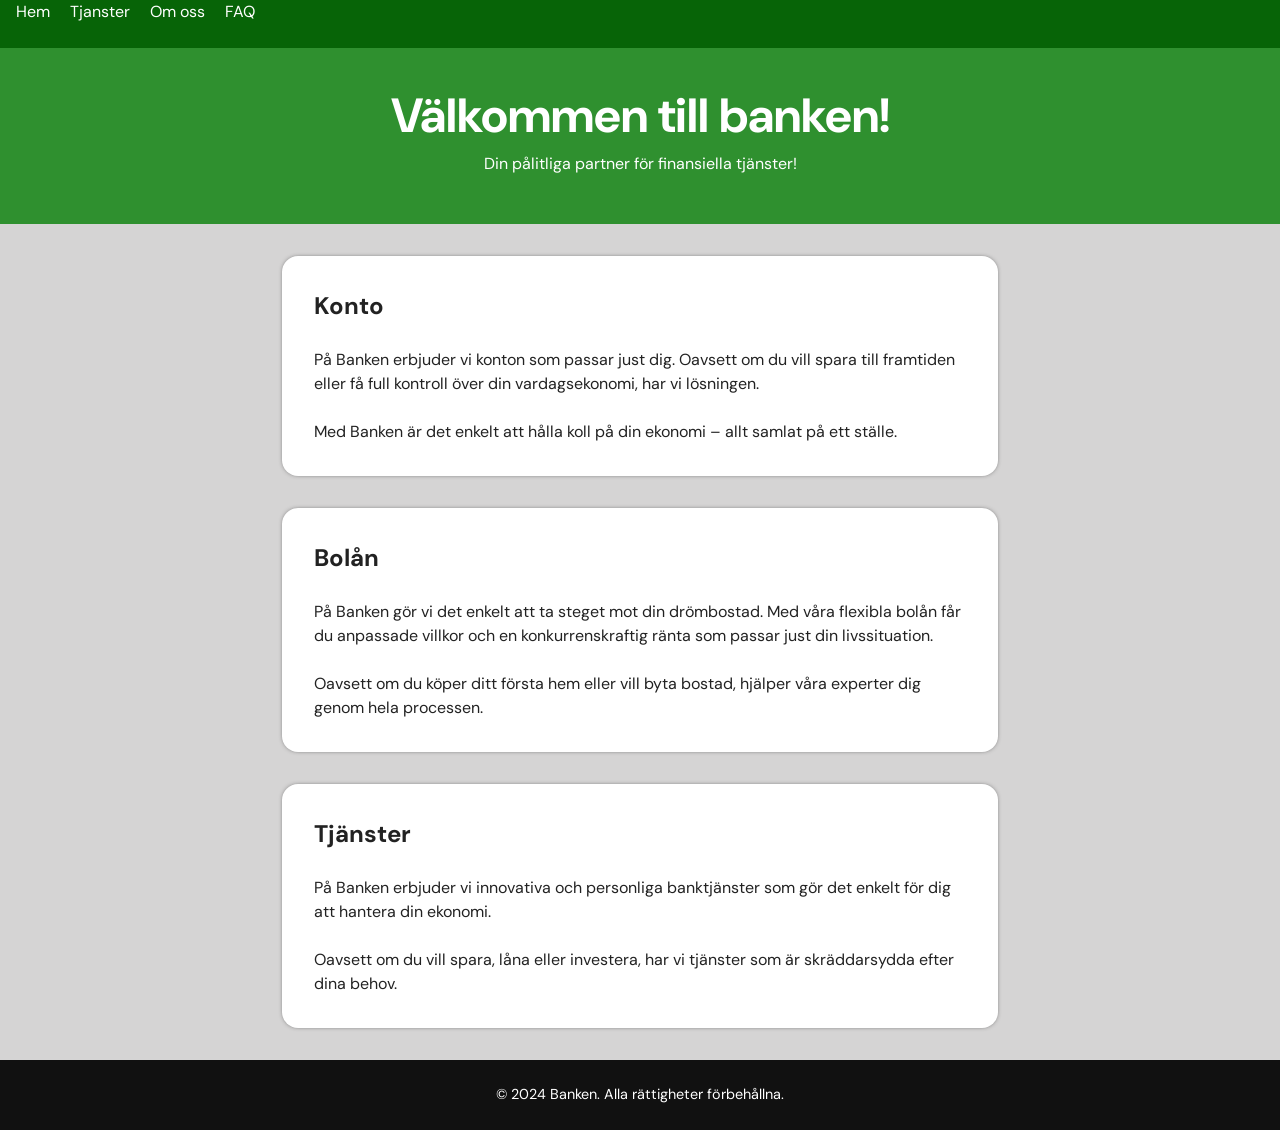
==== Index.html @ 31295f7f "fungerande hamburgare" ====
<!DOCTYPE html>
<html lang="en">
<head>
    <meta charset="UTF-8">
    <meta name="viewport" content="width=device-width, initial-scale=1.0">
    <link href="https://fonts.googleapis.com/css2?family=DM+Sans:ital,opsz,wght@0,9..40,100..1000;1,9..40,100..1000&display=swap" rel="stylesheet">
    <link rel="stylesheet" type="text/css" href="css/reset.css" />
    <link rel="stylesheet" type="text/css" href="css/styles.css" />
    <link rel="stylesheet" href="https://cdnjs.cloudflare.com/ajax/libs/font-awesome/4.7.0/css/font-awesome.min.css">
    <title>Banken</title>
</head>
<body>

    <header> 
        <nav>
            <ul>
                <li class="navlink"><a href="index.html">Hem</a></li>
                <li class="navlink"><a href="tjanster.html">Tjanster</a></li>
                <li class="navlink"><a href="om-oss.html">Om oss</a></li>
                <li class="navlink"><a href="faq.html">FAQ</a></li>
            
                <div class="topnav">
                
                <div id="myLinks">
                    <a href="index.html">Hem</a>
                    <a href="tjanster.html">Tjänster</a>
                    <a href="om-oss.html">Om oss</a>
                    <a href="faq.html">FAQ</a>
                </div>
        
                <a href="javascript:void(0);" class="icon" onclick="myFunction()">
                    <i class="fa fa-bars"></i>
                </a>
            </div>
        
        </nav>
     <!-- <nav>
        <ul class="navigation">
           <li class="navlink"><a href="index.html">Hem</a></li>
           <li class="navlink"><a href="om-oss.html">Om oss</a></li>
           <li class="navlink"><a href="tjanster.html">Tjänster</a></li>
           <li class="navlink"><a href="kontakt.html">Kontakt</a></li>
           <li class="navlink"><a href="faq.html">FAQ</a></li>
        <div class="hamburgare"> 
            <img
                src="hamburgarmeny.png"
                alt="Hamburgermeny"
                aria-label="Öppna menyn">
            </div>
        </ul>

    </nav> -->



    <script>
        function myFunction() {
      var x = document.getElementById("myLinks");
      if (x.style.display === "block") {
        x.style.display = "none";
      } else {
        x.style.display = "block";
      }
    } 
    </script>

     <div class="title-wrapper">
        <h1>Välkommen till banken!</h1>
        <p>Din pålitliga partner för finansiella tjänster!</p>
     </div>

    </header>
    

    <main class="inner-wrapper">

        <section class="section">

            <div class="box-container">
                
                <div class="box">
                    <h2>Konto</h2>
                    <p>På Banken erbjuder vi konton som passar just dig. 
                        Oavsett om du vill spara till framtiden eller få full kontroll över din vardagsekonomi, har vi lösningen.
                    <p> Med Banken är det enkelt att hålla koll på din ekonomi – allt samlat på ett ställe.</p>
                </div>

                <div class="box">
                    <h2>Bolån</h2>
                    <p>På Banken gör vi det enkelt att ta steget mot din drömbostad. 
                        Med våra flexibla bolån får du anpassade villkor och en konkurrenskraftig ränta som passar just din livssituation. </p>
                    <p>
                        Oavsett om du köper ditt första hem eller vill byta bostad, hjälper våra experter dig genom hela processen.
                    </p>
                </div>

                <div class="box">
                    <h2>Tjänster</h2>
                    <p>På Banken erbjuder vi innovativa och personliga banktjänster som gör det enkelt för dig att hantera din ekonomi. 
                    <p> Oavsett om du vill spara, låna eller investera, har vi tjänster som är skräddarsydda efter dina behov.</p>
                </div>
            
            </div>

        </section>

    </main>

    <footer>
        <p>© 2024 Banken. Alla rättigheter förbehållna.</p>
    </footer>
    
</body>
</html>
---- css/styles.css ----
body {
    background: #d5d4d4;
    color: #222;
    font-family: "DM Sans", sans-serif;
    font-weight: 400;
    font-size: clamp(1rem, 1.25vw, 1.25rem);
    font-style: normal;
}

h1, h2, h3, h4, h5, h6 {
	margin: 0;
	padding: 0;
}

h1 {
	font-size: 3rem;
	text-align: center;
}

header {
    background: rgb(7, 100, 7);
    color: #fff;
}

.title-wrapper {
	background: rgb(47, 144, 47);
	color: #fff;
	display: flex;
	flex-direction: column;
	justify-content: center;
	align-items: center;
	padding: 2rem 2rem 3rem;
	max-width: 100%;
}

/* nav {
	padding-bottom: 1.5rem;
	padding-top: 1.5rem;
} */

/* .hamburgare {   
    width: 25px;
    height: 25px;
    position: absolute;
    right: 1rem;
} */


.navlink {
    display: flex;
    flex-direction: row;
    gap: 2rem;
    justify-content: center;
    list-style-type: none; 
    position: relative;
    margin-left: 1rem;
}

.navlink a {
    color: #fff;
    text-decoration: none;
}

.navigation a:hover {
    text-decoration: underline;
}

a {
	color: black;
}

a:hover {
	text-decoration: underline;
}

main p {
	margin-top: 1.5rem;
}

/* 
.inner-wrapper {
	padding-left: 4%;
	padding-right: 4%;
	margin: 0 auto;
}

@media (min-width: 768px) {

	.inner-wrapper {
		max-width: 70%;
		padding-left: 0;
		padding-right: 0;
	}
}

@media (min-width: 1200px) {

	.inner-wrapper {
		max-width: 45%;
		padding-left: 0;
		padding-right: 0;
	}
} */

.section {
	/* padding-top: 3rem; */
}

/* 
.box-container {
	display: flex;
	flex-direction: column;
	gap: 2rem;
}

.box {
	background: #fff;
	border-radius: 1rem;
	box-shadow: 0 0 5px -2px #222;
	padding: 2rem;
	flex-grow: 1;
	flex-shrink: 1;
	flex-basis: 100%;
} */

.box-container {
	display: grid;
	grid-template-columns: 1fr;
	gap: 2rem;
	margin: 2rem;
}

.box-container-tjanster {
	display: grid;
	grid-template-columns: 1fr;
	gap: 2rem;
	margin: 2rem;
}

.box {
	display: grid;
	grid-template-columns: 1fr;
	background: #fff;
	border-radius: 1rem;
	box-shadow: 0 0 5px -2px #222;
	padding: 2rem;
}

@media (max-width: 700px) {
	.navigation, .navlink {
		visibility: hidden;
	}

}


@media (min-width: 700px) {
	.box-container {
		grid-template-columns: 1fr 1fr;
	}
	.navlink {
		display: inline-block;
	}
	.topnav {
		visibility: hidden;
	}
}

@media (min-width: 1200px) {
	.box-container {
		grid-template-columns: 1fr 1fr 1fr 1fr 1fr;
	}
	.box { 
		grid-column: 2 / 5;
	}
}

input[type=text], select, textarea {
	width: 100%;
	padding: 12px;
	border: 1px solid #ccc;
	border-radius: 4px;
	box-sizing: border-box;
	margin-top: 6px;
	margin-bottom: 16px;
	resize: vertical;
}

input[type=submit] {
	background-color: #04AA6D;
	color: white;
	padding: 12px 20px;
	border: none;
	border-radius: 4px;
	cursor: pointer;
}

input[type=submit]:hover {
	background-color: #45a049;
}
  
.contact-container {
	border-radius: 5px;
	background-color: #f2f2f2;
	padding: 20px;
}

.button { 
	padding: 0.5rem;
	background-color: rgb(0, 134, 0);
	color: white;
	border-radius: 1rem;
	border: 0px;
	margin-left: 0;
	margin-top: 1rem;
	margin-bottom: 2rem;
	min-width: 10rem;
	cursor: pointer;
}

.button:hover {
  background-color: darkgreen;
}

footer {
	background: #111;
	color: #fff;
	font-size: 0.9rem;
	padding: 1.5rem;
	text-align: center;
}

nav {
	max-height: 3rem;
	min-height: 3rem;
}

/* DROPDOWN MENU */

.topnav {

    display: block;
    overflow: hidden;
    background-color: rgb(7, 100, 7);
    position: absolute;
	top: 0;
    min-height: 3rem;
    min-width: 10rem;
    right: 0;
  }

  
  
  /* Hide the links inside the navigation menu (except for logo/home) */
  .topnav #myLinks {
    display: none;
    border: 1px solid rgb(0, 0, 0);

  }
  
  /* Style navigation menu links */
  .topnav a {
    
    color: rgb(230, 255, 237);
    padding: 14px 16px;
    text-decoration: none;
    font-size: 17px;
    display: block;
  }
  
  /* Style the hamburger menu */
  .topnav a.icon {
    background: rgb(39, 174, 53);
    display: block;
    position: absolute;
    right: 0;
    top: 0;
	height: 3rem;
  }
  
  /* Add a grey background color on mouse-over */
  .topnav a:hover {
    background-color: rgba(188, 255, 184, 0.826);
    color: black;

    transition: 0.3s;
  }
  
  /* Style the active link (or home/logo) */
  .active {
    background-color: rgb(0, 255, 38);
    color: white;
  }
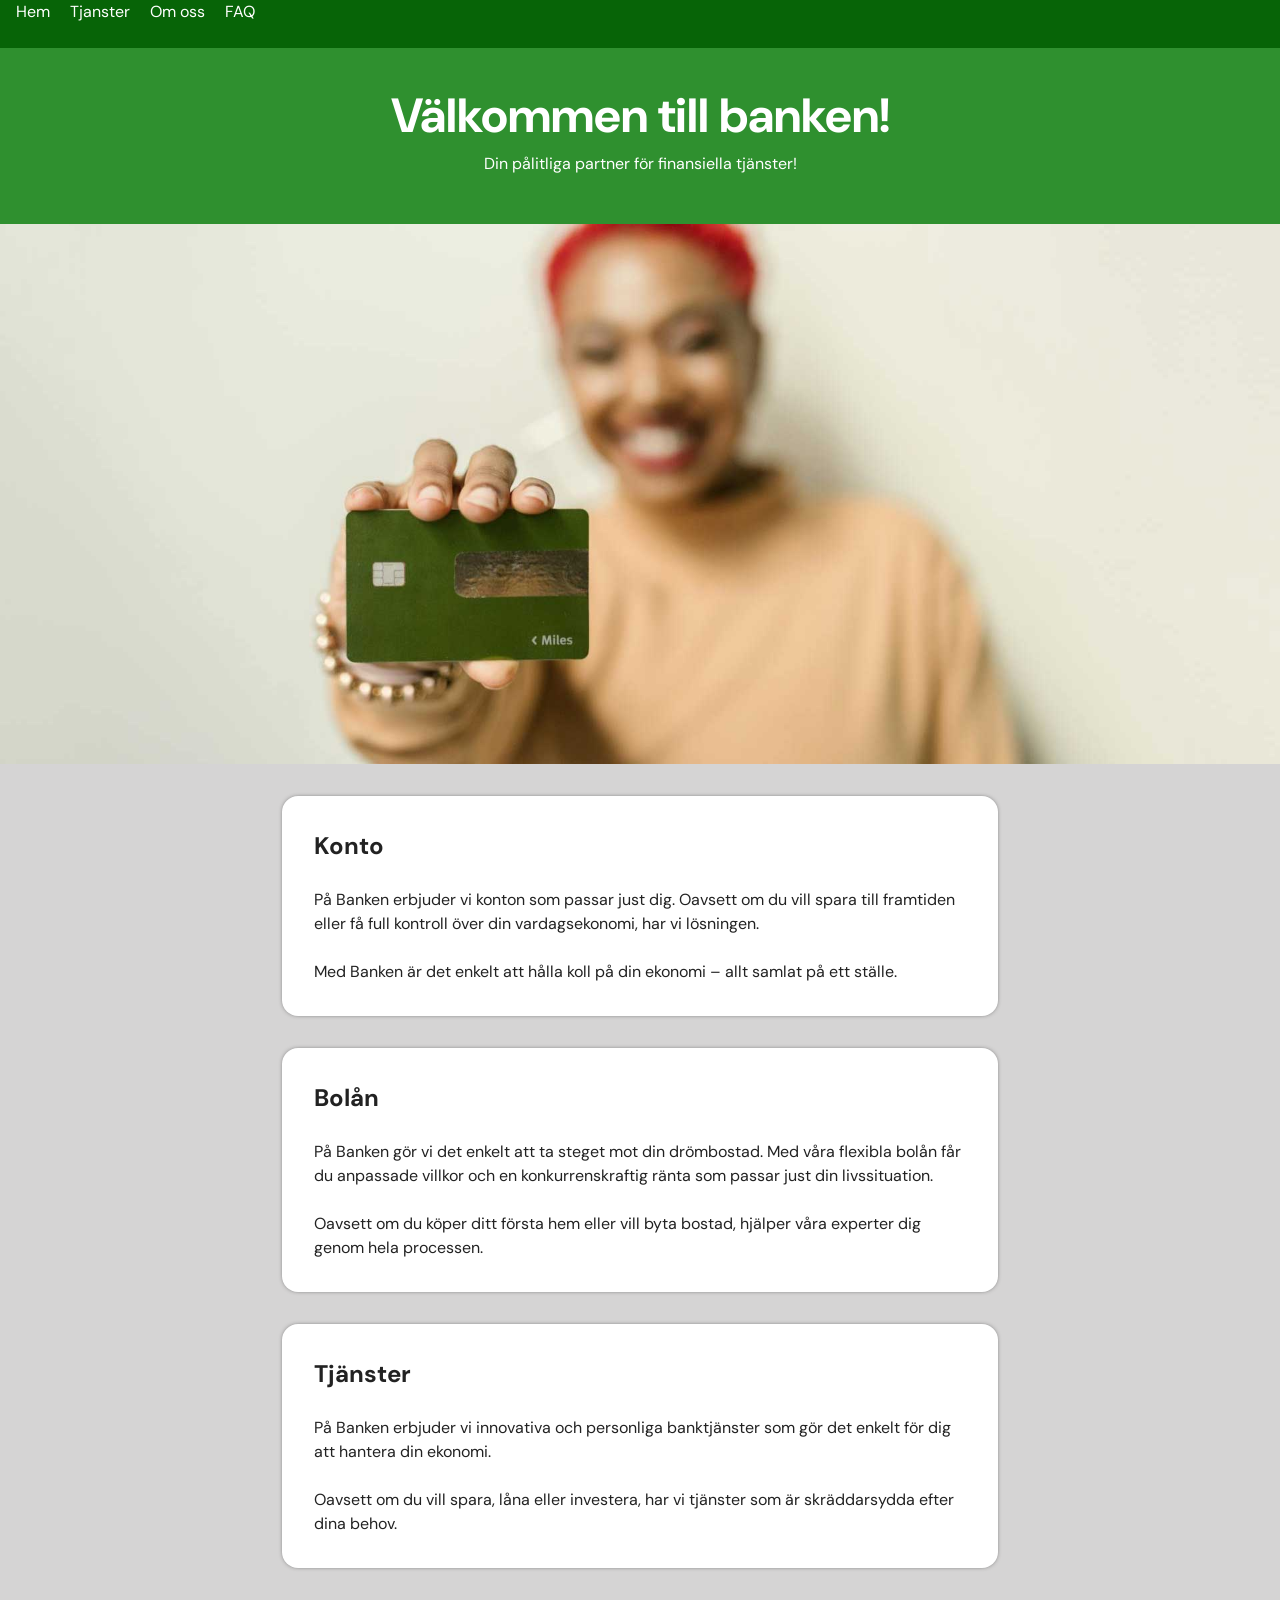
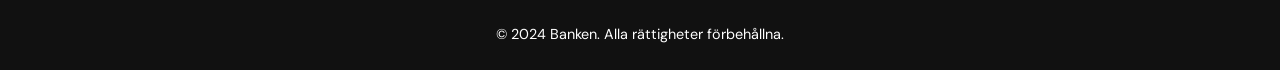
==== commit a92cac4c: "Merge branch 'hamburgare'" ====
--- a/Index.html
+++ b/Index.html
@@ -69,8 +69,10 @@
         <p>Din pålitliga partner för finansiella tjänster!</p>
      </div>
 
+    <div class="top-image top-image-home">
+    </div>
+
     </header>
-    
 
     <main class="inner-wrapper">
 
--- a/css/styles.css
+++ b/css/styles.css
@@ -77,6 +77,46 @@
 	margin-top: 1.5rem;
 }
 
+/* Hero image */
+.top-image {
+	align-items: center;
+	background-position: center; /* Position and center the image to scale nicely on all screens */
+	background-repeat: no-repeat;
+	background-size: cover;
+	min-height: 40vh;
+}
+
+@media (min-width: 1200px) {
+	.top-image {
+		min-height: 60vh;
+	}
+}
+
+/* Hero image for home page */
+.top-image-home {
+	background-image: url("/images/bankcard.jpg");
+}
+
+/* Hero image for service page */
+.top-image-services {
+	background-image: url("/images/pexels-tima-miroshnichenko.jpg");
+}
+
+/* Hero image for service page */
+.top-image-about {
+	background-image: url("/images/meeting.jpg");
+}
+
+/* Hero image for service page */
+.top-image-faq {
+	background-image: url("/images/helpkund\ \(1\).jpg");
+}
+
+/* Hero image for contact page */
+.top-image-contact {
+	background-image: url("/images/pexels-olly-3779670.jpg");
+}
+
 /* 
 .inner-wrapper {
 	padding-left: 4%;
@@ -102,7 +142,9 @@
 	}
 } */
 
-.section {
+.kontakt-section {
+	width: 50%;
+	margin: auto;
 	/* padding-top: 3rem; */
 }
 
@@ -150,7 +192,6 @@
 	.navigation, .navlink {
 		visibility: hidden;
 	}
-
 }
 
 
@@ -173,6 +214,11 @@
 	.box { 
 		grid-column: 2 / 5;
 	}
+}
+
+label{
+	font-size: 1.3rem;
+	font-weight: bold;
 }
 
 input[type=text], select, textarea {
@@ -188,6 +234,7 @@
 
 input[type=submit] {
 	background-color: #04AA6D;
+	font-size: 1.1rem;
 	color: white;
 	padding: 12px 20px;
 	border: none;
@@ -197,6 +244,10 @@
 
 input[type=submit]:hover {
 	background-color: #45a049;
+}
+
+#subject{
+	height: 200px;
 }
   
 .contact-container {
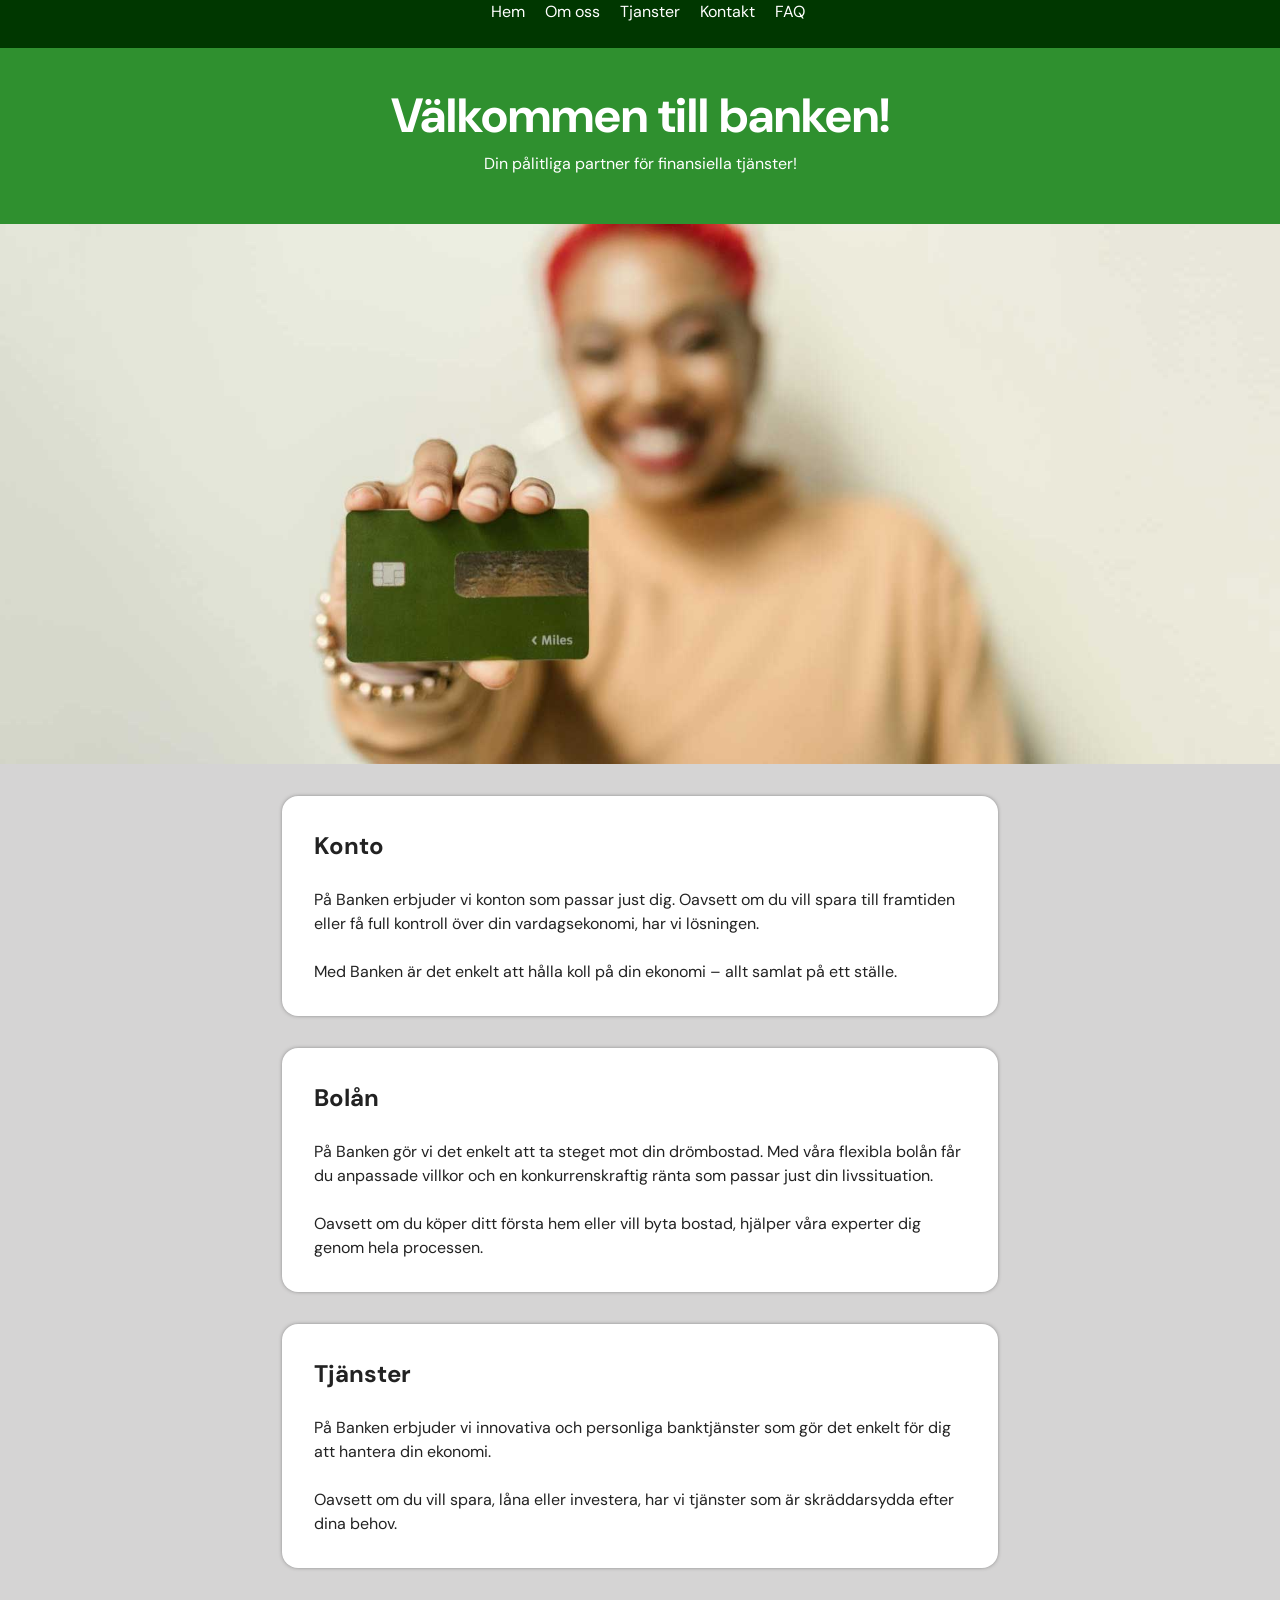
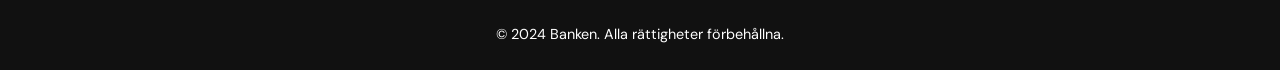
==== commit 0cb2e55b: "små ändringar på meny" ====
--- a/Index.html
+++ b/Index.html
@@ -15,8 +15,9 @@
         <nav>
             <ul>
                 <li class="navlink"><a href="index.html">Hem</a></li>
+                <li class="navlink"><a href="om-oss.html">Om oss</a></li>
                 <li class="navlink"><a href="tjanster.html">Tjanster</a></li>
-                <li class="navlink"><a href="om-oss.html">Om oss</a></li>
+                <li class="navlink"><a href="kontakt.html">Kontakt</a></li>
                 <li class="navlink"><a href="faq.html">FAQ</a></li>
             
                 <div class="topnav">
@@ -25,6 +26,7 @@
                     <a href="index.html">Hem</a>
                     <a href="tjanster.html">Tjänster</a>
                     <a href="om-oss.html">Om oss</a>
+                    <a href="kontakt.html">Kontakt</a>
                     <a href="faq.html">FAQ</a>
                 </div>
         
@@ -34,24 +36,6 @@
             </div>
         
         </nav>
-     <!-- <nav>
-        <ul class="navigation">
-           <li class="navlink"><a href="index.html">Hem</a></li>
-           <li class="navlink"><a href="om-oss.html">Om oss</a></li>
-           <li class="navlink"><a href="tjanster.html">Tjänster</a></li>
-           <li class="navlink"><a href="kontakt.html">Kontakt</a></li>
-           <li class="navlink"><a href="faq.html">FAQ</a></li>
-        <div class="hamburgare"> 
-            <img
-                src="hamburgarmeny.png"
-                alt="Hamburgermeny"
-                aria-label="Öppna menyn">
-            </div>
-        </ul>
-
-    </nav> -->
-
-
 
     <script>
         function myFunction() {
--- a/css/styles.css
+++ b/css/styles.css
@@ -284,6 +284,8 @@
 nav {
 	max-height: 3rem;
 	min-height: 3rem;
+	background-color: rgb(0, 55, 0);
+	text-align: center;
 }
 
 /* DROPDOWN MENU */
@@ -304,7 +306,7 @@
   
   /* Hide the links inside the navigation menu (except for logo/home) */
   .topnav #myLinks {
-    display: none;
+    display: flex;
     border: 1px solid rgb(0, 0, 0);
 
   }
@@ -317,6 +319,7 @@
     text-decoration: none;
     font-size: 17px;
     display: block;
+
   }
   
   /* Style the hamburger menu */
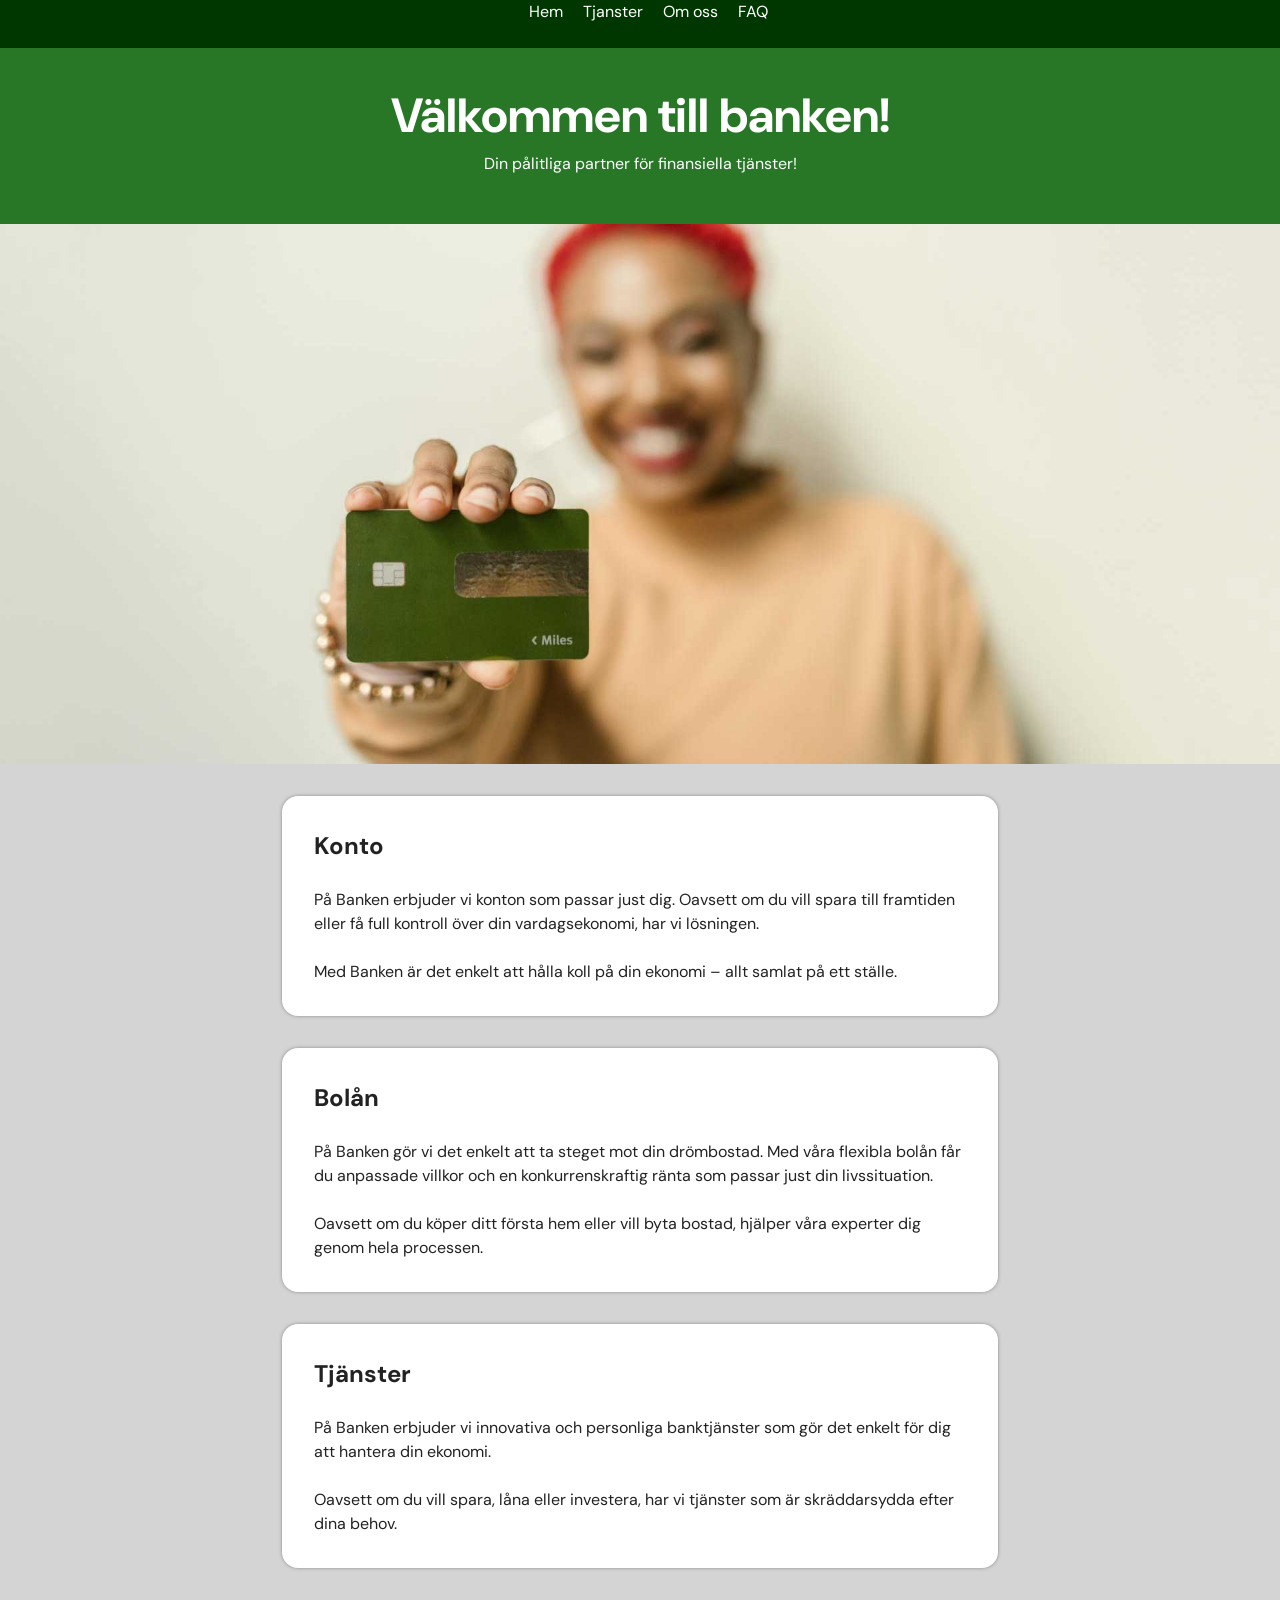
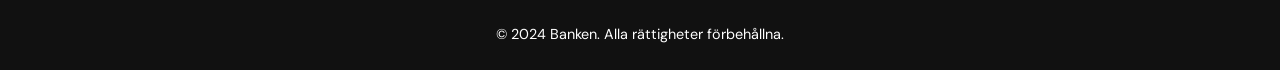
==== commit 6a1cc8d1: "Added meta decription to head" ====
--- a/Index.html
+++ b/Index.html
@@ -3,6 +3,7 @@
 <head>
     <meta charset="UTF-8">
     <meta name="viewport" content="width=device-width, initial-scale=1.0">
+    <meta name="description" content="Välkommen till Banken! Din pålitliga partner för finansiella tjänster!">
     <link href="https://fonts.googleapis.com/css2?family=DM+Sans:ital,opsz,wght@0,9..40,100..1000;1,9..40,100..1000&display=swap" rel="stylesheet">
     <link rel="stylesheet" type="text/css" href="css/reset.css" />
     <link rel="stylesheet" type="text/css" href="css/styles.css" />
@@ -15,9 +16,8 @@
         <nav>
             <ul>
                 <li class="navlink"><a href="index.html">Hem</a></li>
+                <li class="navlink"><a href="tjanster.html">Tjanster</a></li>
                 <li class="navlink"><a href="om-oss.html">Om oss</a></li>
-                <li class="navlink"><a href="tjanster.html">Tjanster</a></li>
-                <li class="navlink"><a href="kontakt.html">Kontakt</a></li>
                 <li class="navlink"><a href="faq.html">FAQ</a></li>
             
                 <div class="topnav">
@@ -26,7 +26,6 @@
                     <a href="index.html">Hem</a>
                     <a href="tjanster.html">Tjänster</a>
                     <a href="om-oss.html">Om oss</a>
-                    <a href="kontakt.html">Kontakt</a>
                     <a href="faq.html">FAQ</a>
                 </div>
         
@@ -36,6 +35,24 @@
             </div>
         
         </nav>
+     <!-- <nav>
+        <ul class="navigation">
+           <li class="navlink"><a href="index.html">Hem</a></li>
+           <li class="navlink"><a href="om-oss.html">Om oss</a></li>
+           <li class="navlink"><a href="tjanster.html">Tjänster</a></li>
+           <li class="navlink"><a href="kontakt.html">Kontakt</a></li>
+           <li class="navlink"><a href="faq.html">FAQ</a></li>
+        <div class="hamburgare"> 
+            <img
+                src="hamburgarmeny.png"
+                alt="Hamburgermeny"
+                aria-label="Öppna menyn">
+            </div>
+        </ul>
+
+    </nav> -->
+
+
 
     <script>
         function myFunction() {
--- a/css/styles.css
+++ b/css/styles.css
@@ -23,7 +23,7 @@
 }
 
 .title-wrapper {
-	background: rgb(47, 144, 47);
+	background: rgb(39, 119, 39);
 	color: #fff;
 	display: flex;
 	flex-direction: column;
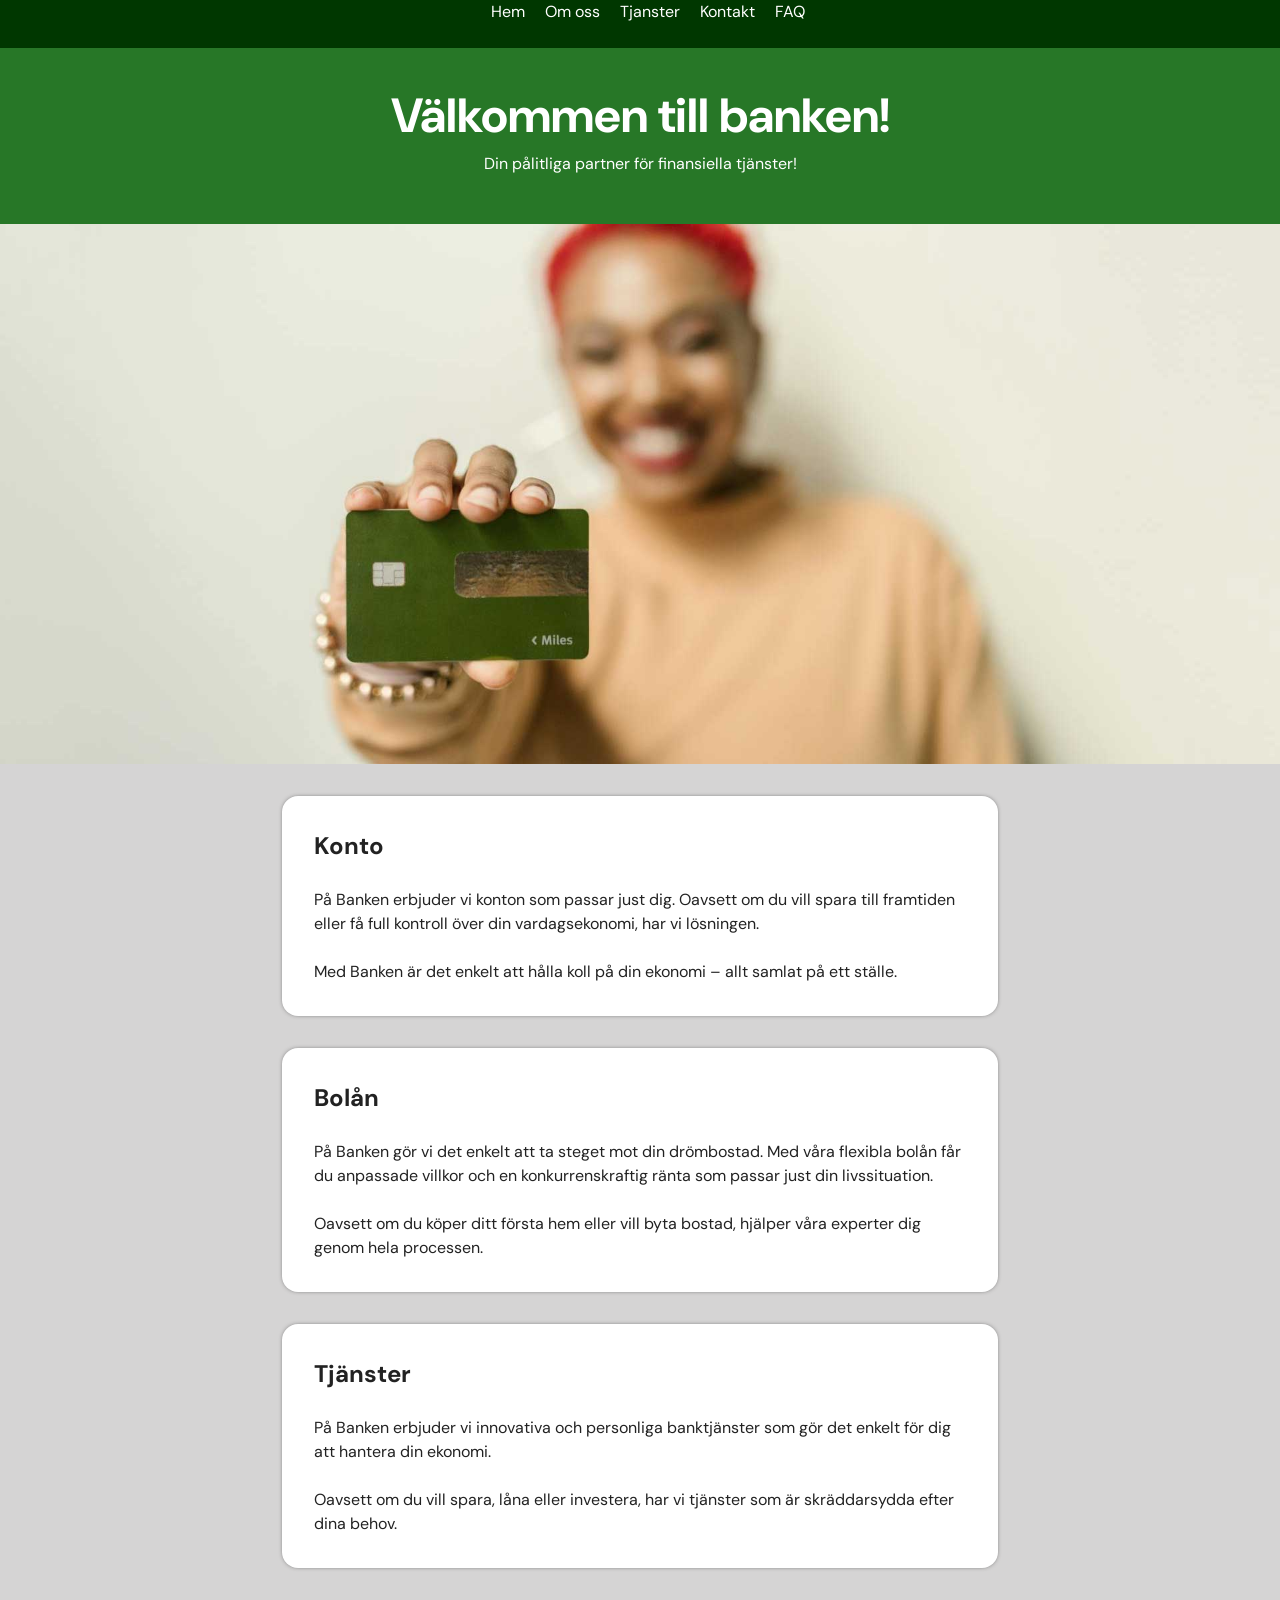
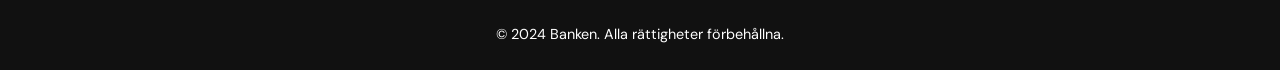
==== commit c9de24d0: "Added meta description to head" ====
--- a/Index.html
+++ b/Index.html
@@ -16,8 +16,9 @@
         <nav>
             <ul>
                 <li class="navlink"><a href="index.html">Hem</a></li>
+                <li class="navlink"><a href="om-oss.html">Om oss</a></li>
                 <li class="navlink"><a href="tjanster.html">Tjanster</a></li>
-                <li class="navlink"><a href="om-oss.html">Om oss</a></li>
+                <li class="navlink"><a href="kontakt.html">Kontakt</a></li>
                 <li class="navlink"><a href="faq.html">FAQ</a></li>
             
                 <div class="topnav">
@@ -26,6 +27,7 @@
                     <a href="index.html">Hem</a>
                     <a href="tjanster.html">Tjänster</a>
                     <a href="om-oss.html">Om oss</a>
+                    <a href="kontakt.html">Kontakt</a>
                     <a href="faq.html">FAQ</a>
                 </div>
         
@@ -35,24 +37,6 @@
             </div>
         
         </nav>
-     <!-- <nav>
-        <ul class="navigation">
-           <li class="navlink"><a href="index.html">Hem</a></li>
-           <li class="navlink"><a href="om-oss.html">Om oss</a></li>
-           <li class="navlink"><a href="tjanster.html">Tjänster</a></li>
-           <li class="navlink"><a href="kontakt.html">Kontakt</a></li>
-           <li class="navlink"><a href="faq.html">FAQ</a></li>
-        <div class="hamburgare"> 
-            <img
-                src="hamburgarmeny.png"
-                alt="Hamburgermeny"
-                aria-label="Öppna menyn">
-            </div>
-        </ul>
-
-    </nav> -->
-
-
 
     <script>
         function myFunction() {
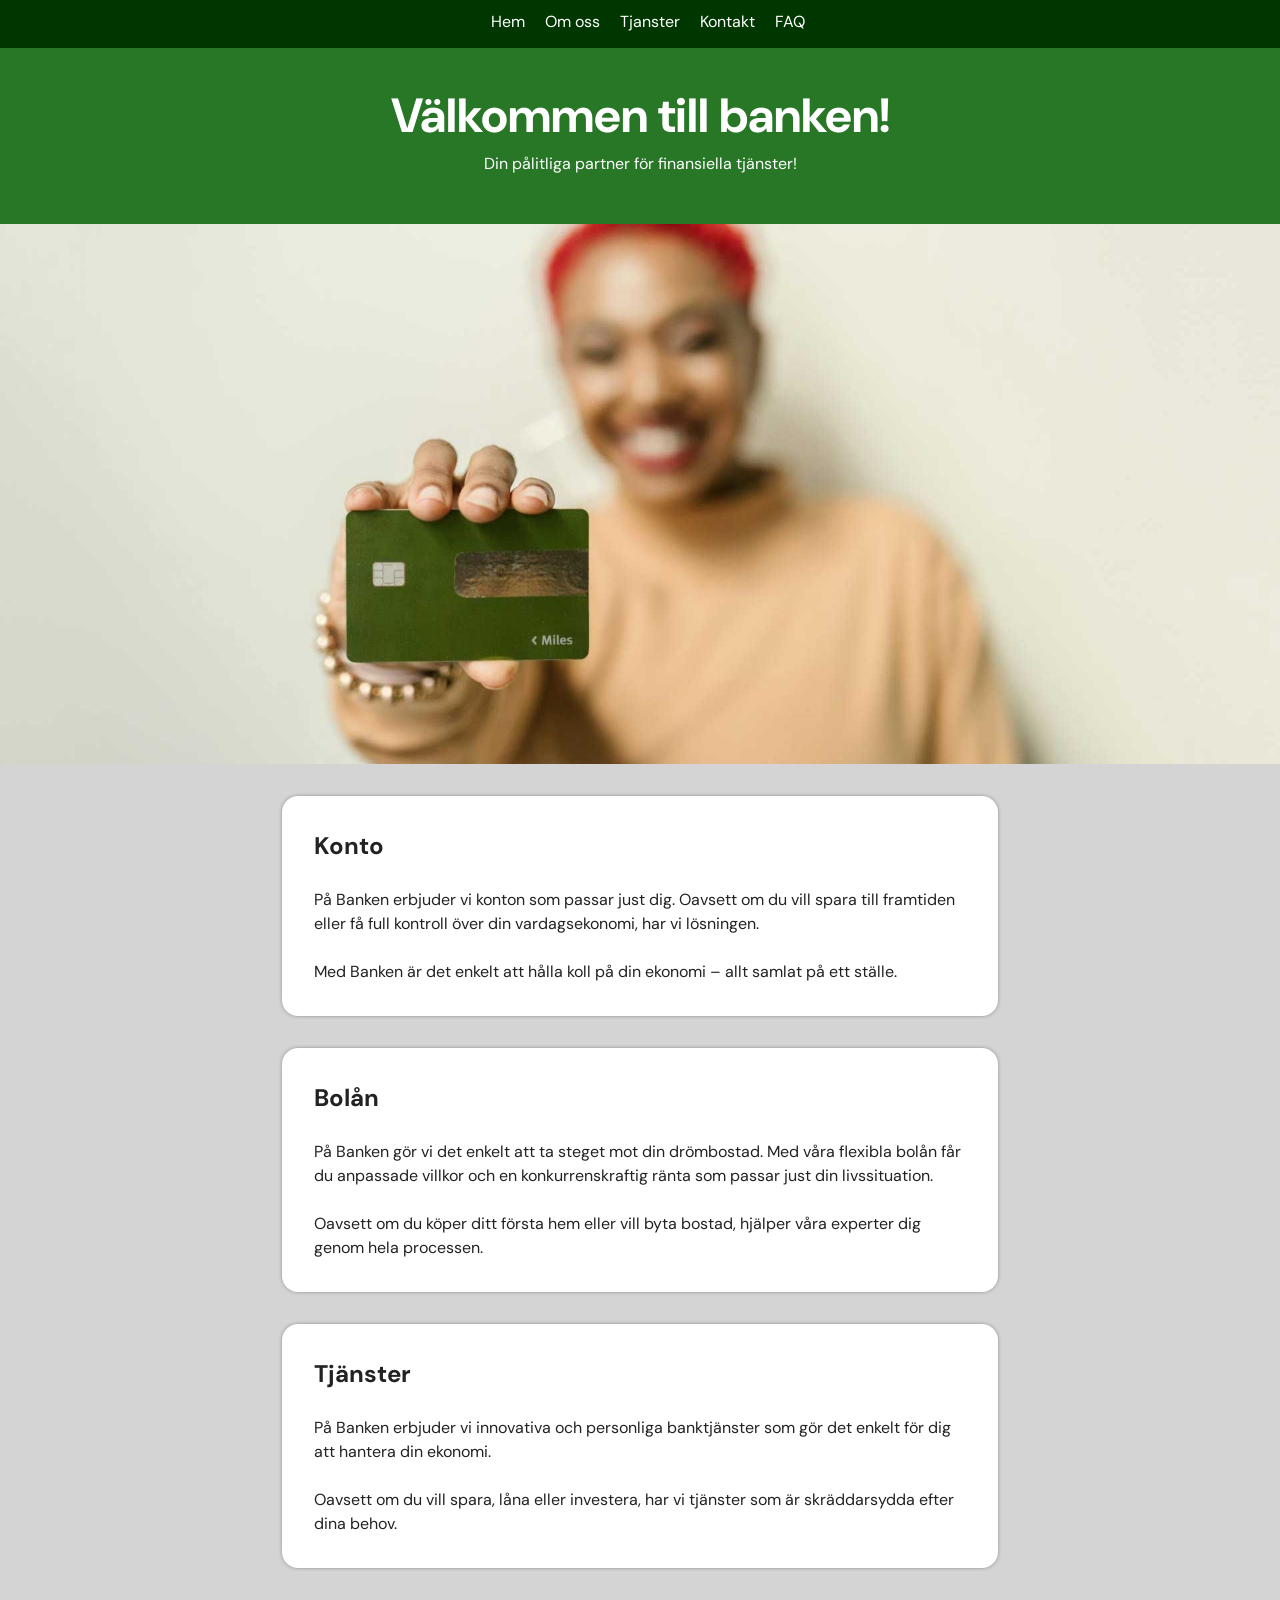
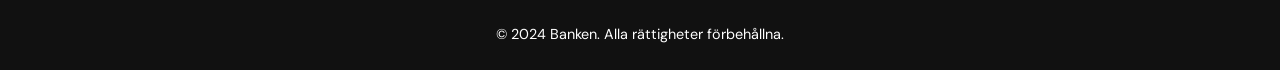
==== commit 7f0bd1bc: "fixat så hamburgarmenyn inte är öppen direkt när man breddar skärmen. stängt en ul-tagg på alla sido" ====
--- a/Index.html
+++ b/Index.html
@@ -20,7 +20,7 @@
                 <li class="navlink"><a href="tjanster.html">Tjanster</a></li>
                 <li class="navlink"><a href="kontakt.html">Kontakt</a></li>
                 <li class="navlink"><a href="faq.html">FAQ</a></li>
-            
+            </ul>
                 <div class="topnav">
                 
                 <div id="myLinks">
@@ -38,16 +38,16 @@
         
         </nav>
 
-    <script>
-        function myFunction() {
-      var x = document.getElementById("myLinks");
-      if (x.style.display === "block") {
-        x.style.display = "none";
-      } else {
-        x.style.display = "block";
-      }
-    } 
-    </script>
+<script>
+    function myFunction() {
+  var x = document.getElementById("myLinks");
+  if (x.style.display === "block") {
+    x.style.display = "none";
+  } else {
+    x.style.display = "block";
+  }
+} 
+</script>
 
      <div class="title-wrapper">
         <h1>Välkommen till banken!</h1>
--- a/css/styles.css
+++ b/css/styles.css
@@ -49,11 +49,13 @@
 .navlink {
     display: flex;
     flex-direction: row;
-    gap: 2rem;
+    /* gap: 2rem; */
     justify-content: center;
     list-style-type: none; 
     position: relative;
     margin-left: 1rem;
+	/* skumt, men ok */
+	top: 0.6rem;
 }
 
 .navlink a {
@@ -189,7 +191,7 @@
 }
 
 @media (max-width: 700px) {
-	.navigation, .navlink {
+	.navlink {
 		visibility: hidden;
 	}
 }
@@ -215,6 +217,8 @@
 		grid-column: 2 / 5;
 	}
 }
+
+
 
 label{
 	font-size: 1.3rem;
@@ -285,16 +289,19 @@
 	max-height: 3rem;
 	min-height: 3rem;
 	background-color: rgb(0, 55, 0);
+}
+
+nav, .navlink {
 	text-align: center;
 }
 
 /* DROPDOWN MENU */
 
 .topnav {
-
+	
     display: block;
     overflow: hidden;
-    background-color: rgb(7, 100, 7);
+    background-color: rgb(0, 55, 0);
     position: absolute;
 	top: 0;
     min-height: 3rem;
@@ -306,14 +313,14 @@
   
   /* Hide the links inside the navigation menu (except for logo/home) */
   .topnav #myLinks {
-    display: flex;
+    /* display: flex; */
     border: 1px solid rgb(0, 0, 0);
+	display: none;
 
   }
   
   /* Style navigation menu links */
-  .topnav a {
-    
+  .topnav a {    
     color: rgb(230, 255, 237);
     padding: 14px 16px;
     text-decoration: none;
@@ -344,4 +351,5 @@
   .active {
     background-color: rgb(0, 255, 38);
     color: white;
-  } +  } 
+
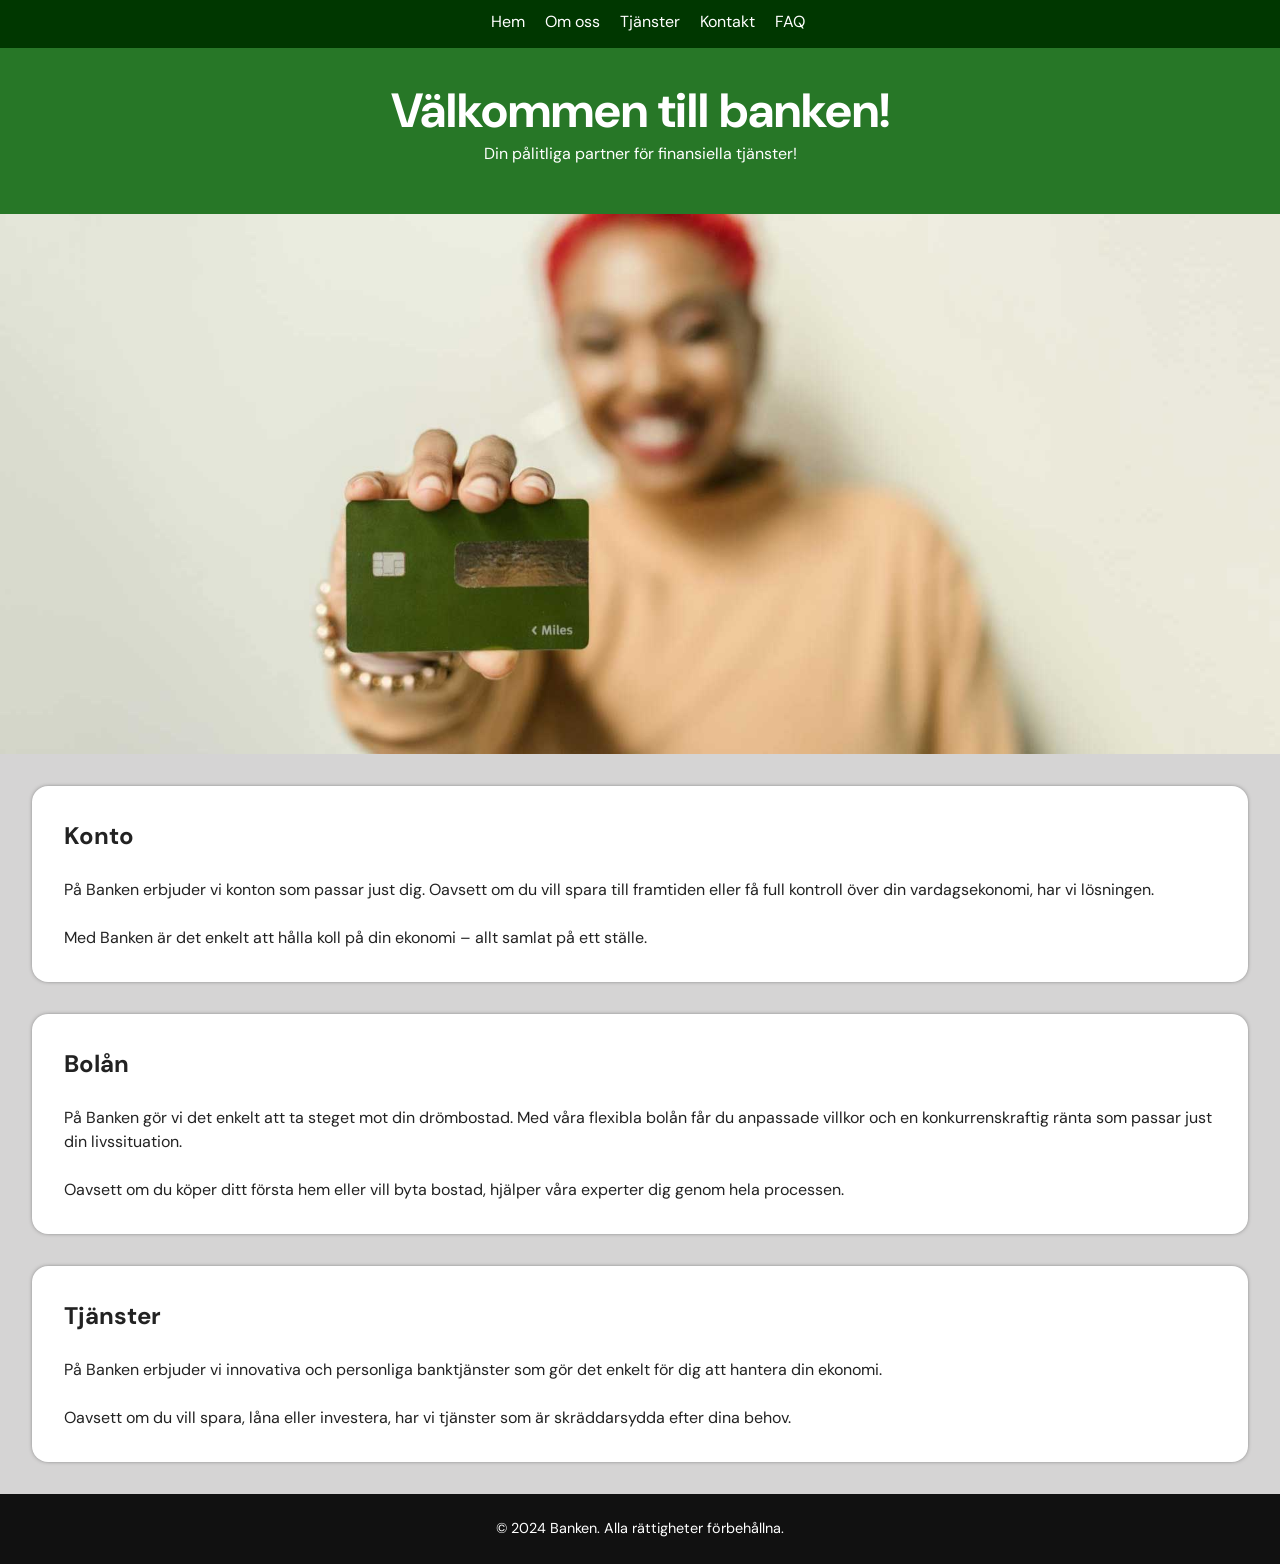
==== commit e1819d8e: "fixat stavfel på menyn" ====
--- a/Index.html
+++ b/Index.html
@@ -17,7 +17,7 @@
             <ul>
                 <li class="navlink"><a href="index.html">Hem</a></li>
                 <li class="navlink"><a href="om-oss.html">Om oss</a></li>
-                <li class="navlink"><a href="tjanster.html">Tjanster</a></li>
+                <li class="navlink"><a href="tjanster.html">Tjänster</a></li>
                 <li class="navlink"><a href="kontakt.html">Kontakt</a></li>
                 <li class="navlink"><a href="faq.html">FAQ</a></li>
             </ul>
--- a/css/styles.css
+++ b/css/styles.css
@@ -14,6 +14,7 @@
 
 h1 {
 	font-size: 3rem;
+	line-height: 1.3;
 	text-align: center;
 }
 
@@ -31,6 +32,10 @@
 	align-items: center;
 	padding: 2rem 2rem 3rem;
 	max-width: 100%;
+}
+
+.title-wrapper p {
+	text-align: center;
 }
 
 /* nav {
@@ -167,19 +172,7 @@
 	flex-basis: 100%;
 } */
 
-.box-container {
-	display: grid;
-	grid-template-columns: 1fr;
-	gap: 2rem;
-	margin: 2rem;
-}
-
-.box-container-tjanster {
-	display: grid;
-	grid-template-columns: 1fr;
-	gap: 2rem;
-	margin: 2rem;
-}
+
 
 .box {
 	display: grid;
@@ -188,12 +181,17 @@
 	border-radius: 1rem;
 	box-shadow: 0 0 5px -2px #222;
 	padding: 2rem;
+	margin: 2rem;
 }
 
 @media (max-width: 700px) {
 	.navlink {
 		visibility: hidden;
 	}
+
+	.kontakt-section{
+		width: 100%;
+	}
 }
 
 
@@ -207,6 +205,10 @@
 	.topnav {
 		visibility: hidden;
 	}
+
+	.kontakt-section{
+		width: 70%;
+	}
 }
 
 @media (min-width: 1200px) {
@@ -215,6 +217,10 @@
 	}
 	.box { 
 		grid-column: 2 / 5;
+	}
+
+	.kontakt-section{
+		width: 50%;
 	}
 }
 
@@ -305,7 +311,8 @@
     position: absolute;
 	top: 0;
     min-height: 3rem;
-    min-width: 10rem;
+	/* bredden på dropdownmenyn */
+    min-width: 100%; 
     right: 0;
   }
 
@@ -313,9 +320,10 @@
   
   /* Hide the links inside the navigation menu (except for logo/home) */
   .topnav #myLinks {
-    /* display: flex; */
-    border: 1px solid rgb(0, 0, 0);
+    display: flex;
 	display: none;
+	margin-top: 3rem;
+	margin-bottom: 3rem;
 
   }
   
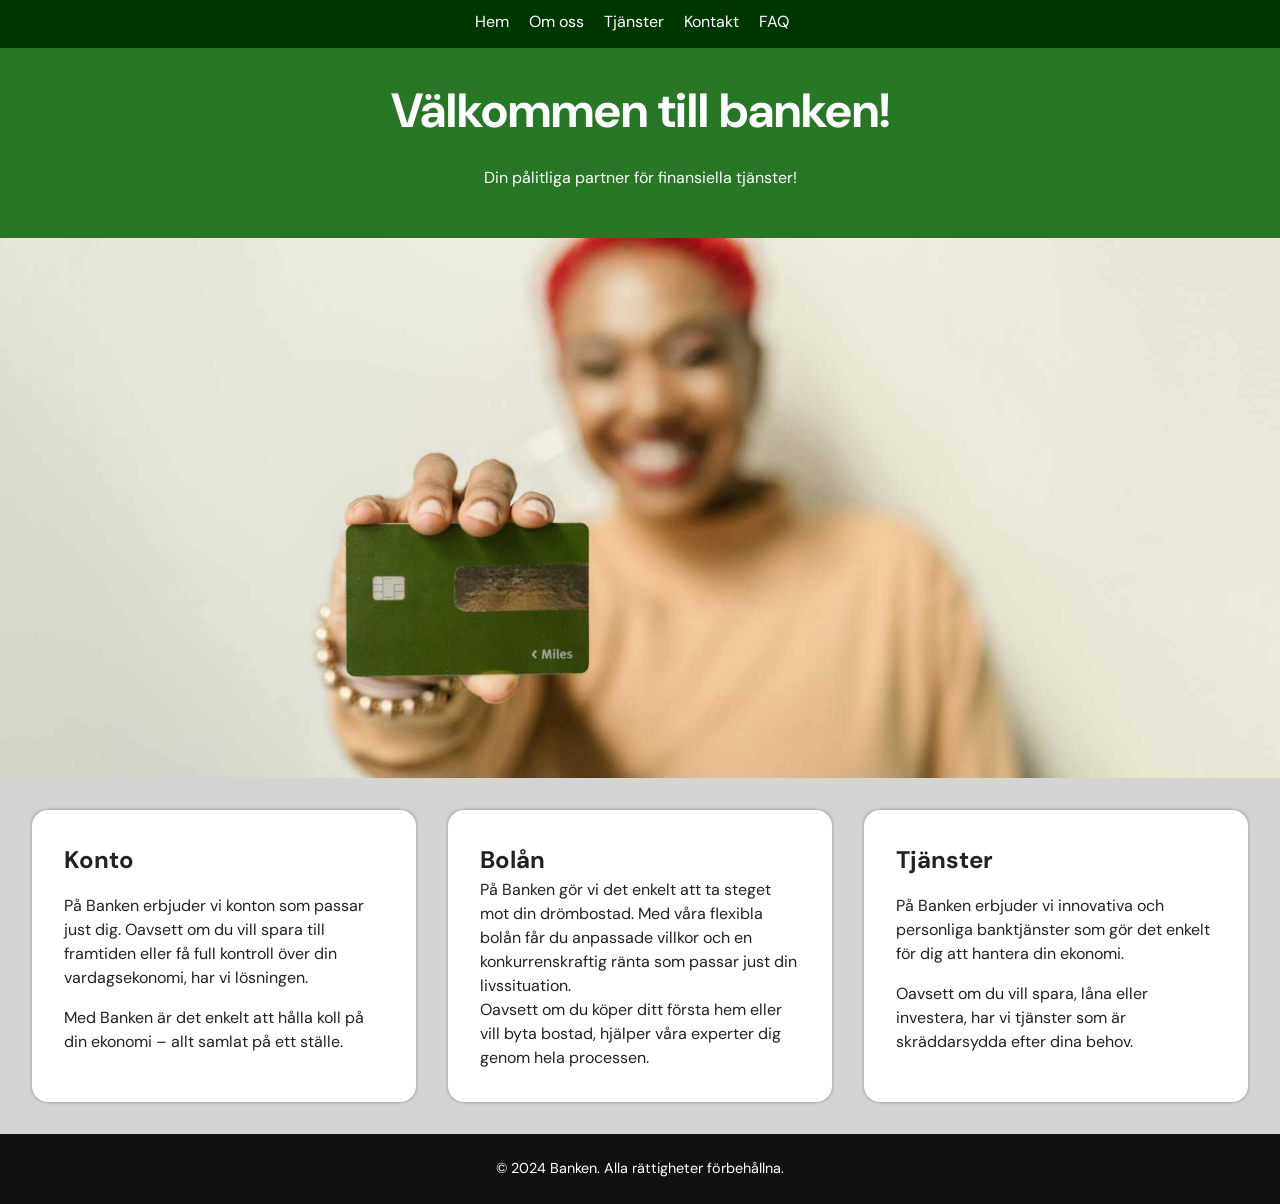
==== commit 96387f17: "Changed header text and lanuage to sv" ====
--- a/Index.html
+++ b/Index.html
@@ -1,5 +1,5 @@
 <!DOCTYPE html>
-<html lang="en">
+<html lang="sv">
 <head>
     <meta charset="UTF-8">
     <meta name="viewport" content="width=device-width, initial-scale=1.0">
--- a/css/styles.css
+++ b/css/styles.css
@@ -35,21 +35,9 @@
 }
 
 .title-wrapper p {
+	margin-top: 1.5rem;
 	text-align: center;
 }
-
-/* nav {
-	padding-bottom: 1.5rem;
-	padding-top: 1.5rem;
-} */
-
-/* .hamburgare {   
-    width: 25px;
-    height: 25px;
-    position: absolute;
-    right: 1rem;
-} */
-
 
 .navlink {
     display: flex;
@@ -58,7 +46,7 @@
     justify-content: center;
     list-style-type: none; 
     position: relative;
-    margin-left: 1rem;
+    margin-right: 1rem;
 	/* skumt, men ok */
 	top: 0.6rem;
 }
@@ -78,10 +66,6 @@
 
 a:hover {
 	text-decoration: underline;
-}
-
-main p {
-	margin-top: 1.5rem;
 }
 
 /* Hero image */
@@ -124,57 +108,21 @@
 	background-image: url("/images/pexels-olly-3779670.jpg");
 }
 
-/* 
-.inner-wrapper {
-	padding-left: 4%;
-	padding-right: 4%;
-	margin: 0 auto;
-}
-
-@media (min-width: 768px) {
-
-	.inner-wrapper {
-		max-width: 70%;
-		padding-left: 0;
-		padding-right: 0;
-	}
-}
-
-@media (min-width: 1200px) {
-
-	.inner-wrapper {
-		max-width: 45%;
-		padding-left: 0;
-		padding-right: 0;
-	}
-} */
-
 .kontakt-section {
 	width: 50%;
 	margin: auto;
-	/* padding-top: 3rem; */
-}
-
-/* 
+}
+
 .box-container {
-	display: flex;
-	flex-direction: column;
+	display: grid;
+	grid-template-columns: 1fr;
 	gap: 2rem;
-}
-
-.box {
-	background: #fff;
-	border-radius: 1rem;
-	box-shadow: 0 0 5px -2px #222;
-	padding: 2rem;
-	flex-grow: 1;
-	flex-shrink: 1;
-	flex-basis: 100%;
-} */
-
-
-
-.box {
+	margin: 2rem;
+}
+
+
+
+.kontakt-box {
 	display: grid;
 	grid-template-columns: 1fr;
 	background: #fff;
@@ -184,6 +132,19 @@
 	margin: 2rem;
 }
 
+.box{
+	display: grid;
+	grid-template-columns: 1fr;
+	background: #fff;
+	border-radius: 1rem;
+	box-shadow: 0 0 5px -2px #222;
+	padding: 2rem;
+}
+
+.kontakt-huvudrubrik{
+	padding: 1rem;
+}
+
 @media (max-width: 700px) {
 	.navlink {
 		visibility: hidden;
@@ -213,11 +174,9 @@
 
 @media (min-width: 1200px) {
 	.box-container {
-		grid-template-columns: 1fr 1fr 1fr 1fr 1fr;
-	}
-	.box { 
-		grid-column: 2 / 5;
-	}
+		grid-template-columns: 1fr 1fr 1fr;
+	}
+
 
 	.kontakt-section{
 		width: 50%;
@@ -243,17 +202,17 @@
 }
 
 input[type=submit] {
-	background-color: #04AA6D;
+	background-color: rgb(0, 134, 0);
 	font-size: 1.1rem;
 	color: white;
-	padding: 12px 20px;
+	padding: 0.5rem;
 	border: none;
-	border-radius: 4px;
+	border-radius: 1rem;
 	cursor: pointer;
 }
 
 input[type=submit]:hover {
-	background-color: #45a049;
+	background-color: darkgreen;
 }
 
 #subject{
@@ -274,7 +233,7 @@
 	border: 0px;
 	margin-left: 0;
 	margin-top: 1rem;
-	margin-bottom: 2rem;
+	/* margin-bottom: 2rem; */
 	min-width: 10rem;
 	cursor: pointer;
 }
